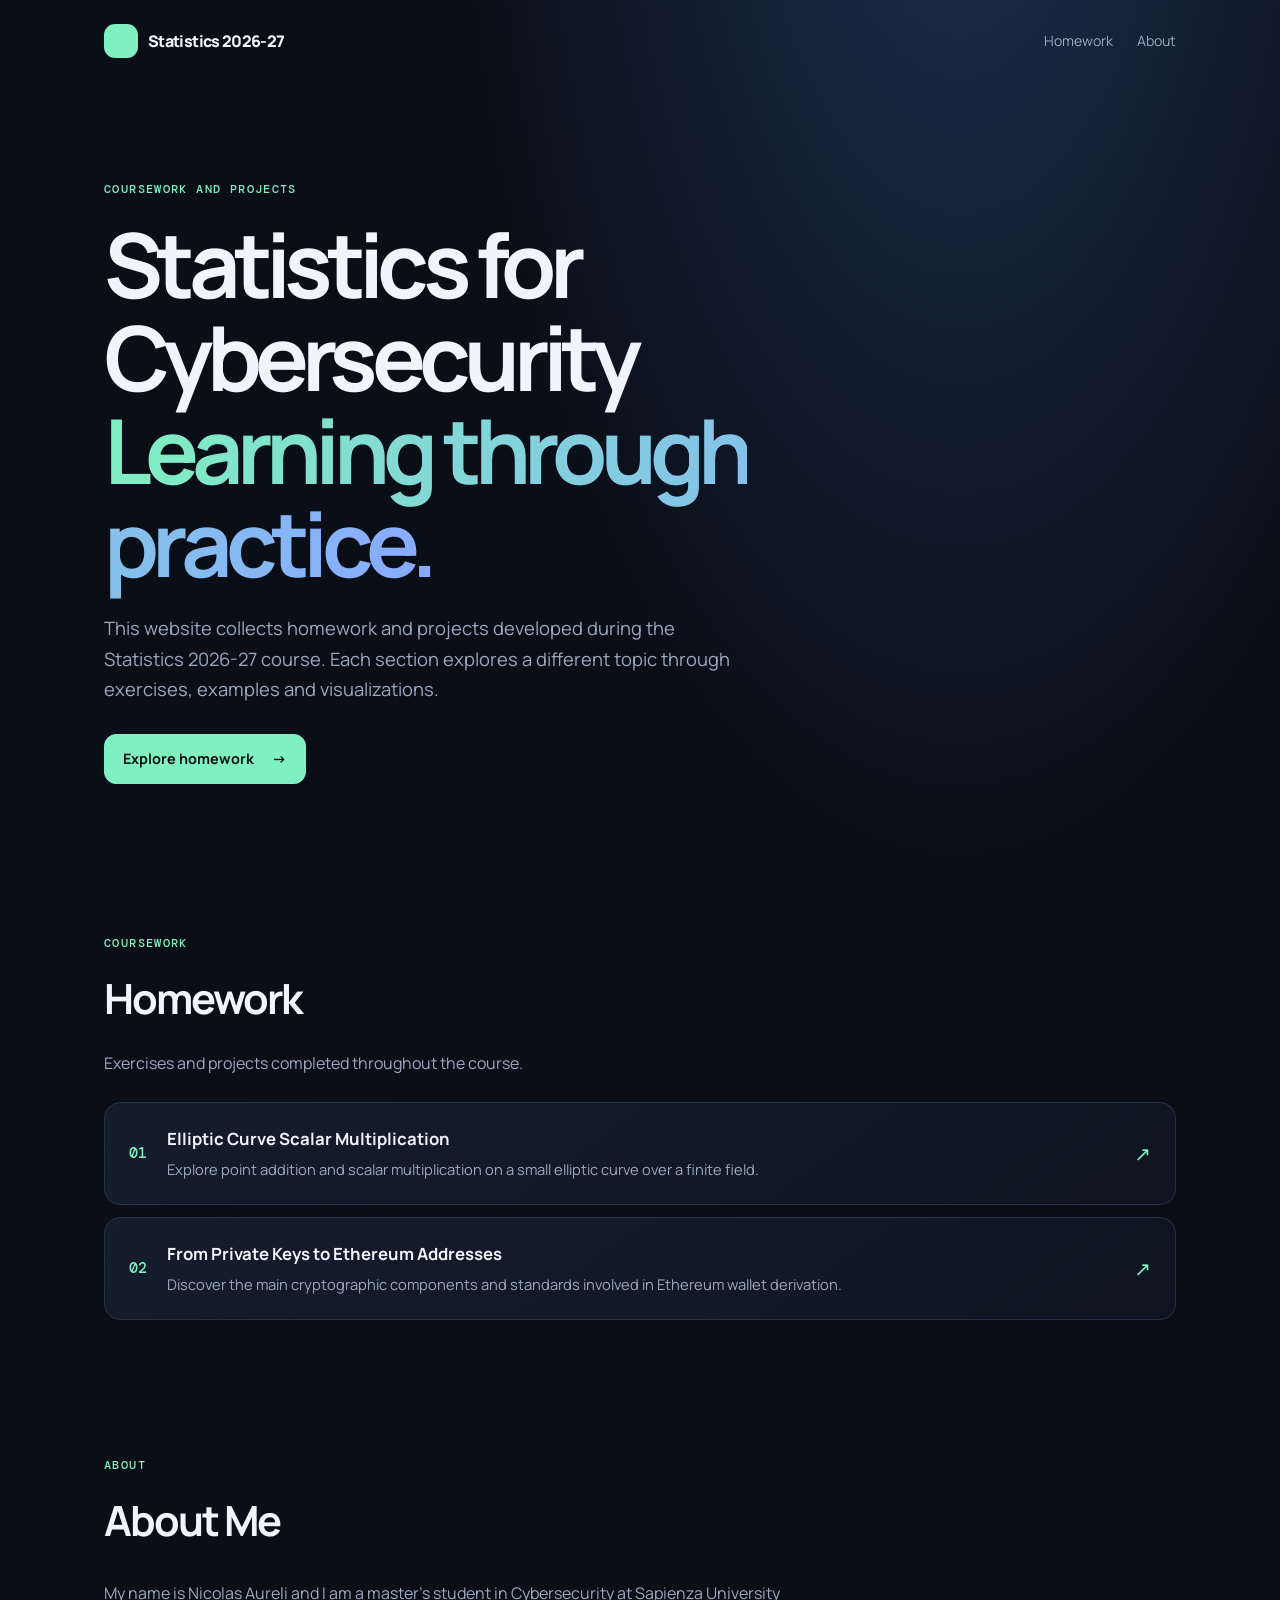
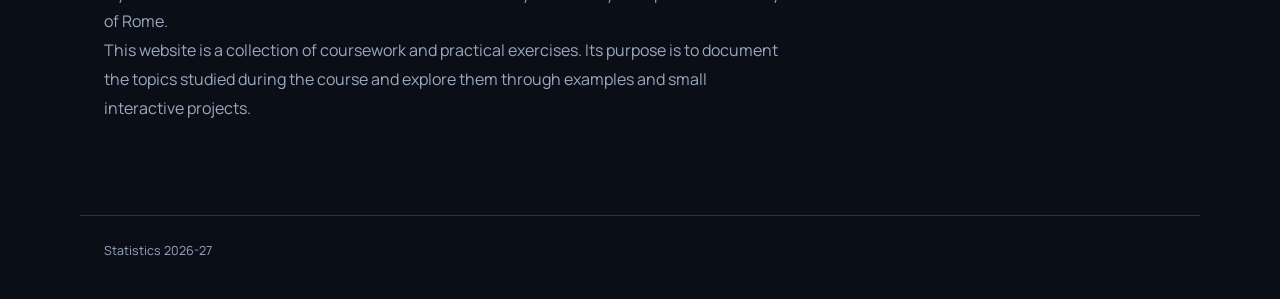
==== index.html @ 13bfdabc "Update index.html" ====
<!doctype html>
<html lang="en">
<head>
  <meta charset="utf-8">
  <meta name="viewport" content="width=device-width, initial-scale=1">

  <meta name="description"
        content="Coursework, exercises and projects for Statistics 2026-27.">

  <title>Statistics 2026-27</title>
  <link rel="stylesheet" href="assets/style.css">
</head>

<body>
  <header class="site-header">
    <a class="brand" href="./">
      <span class="brand-mark"></span>
      Statistics 2026-27
    </a>

    <nav>
      <a href="#homework">Homework</a>
      <a href="#about">About</a>
    </nav>
  </header>

  <main>
    <!-- Introduction -->
    <section class="hero">
      <p class="eyebrow">COURSEWORK AND PROJECTS</p>

      <h1>
        Statistics for Cybersecurity
        <br>
        <span class="gradient-text">Learning through practice.</span>
      </h1>

      <p class="hero-copy">
        This website collects homework and projects developed during
        the Statistics 2026-27 course. Each section explores a different
        topic through exercises, examples and visualizations.
      </p>

      <div class="hero-actions">
        <a class="button primary" href="#homework">
          Explore homework <span>→</span>
        </a>
      </div>
    </section>

    <!-- Homework list -->
    <section class="section" id="homework">
      <div class="section-heading">
        <p class="eyebrow">COURSEWORK</p>
        <h2>Homework</h2>
        <p class="section-copy">
          Exercises and projects completed throughout the course.
        </p>
      </div>

      <div class="homework-list">

        <a class="homework-item" href="homework-1/">
          <span class="homework-number">01</span>

          <span class="homework-content">
            <span class="homework-title">
              Elliptic Curve Scalar Multiplication
            </span>
            <span class="homework-description">
              Explore point addition and scalar multiplication
              on a small elliptic curve over a finite field.
            </span>
          </span>

          <span class="homework-arrow">↗</span>
        </a>

        <a class="homework-item" href="homework-2/">
          <span class="homework-number">02</span>

          <span class="homework-content">
            <span class="homework-title">
              From Private Keys to Ethereum Addresses
            </span>
            <span class="homework-description">
              Discover the main cryptographic components and
              standards involved in Ethereum wallet derivation.
            </span>
          </span>

          <span class="homework-arrow">↗</span>
        </a>

        <!-- Add new homework items here as the course progresses. -->

      </div>
    </section>

    <!-- About -->
    <section class="section about-section" id="about">
      <div class="section-heading">
        <p class="eyebrow">ABOUT</p>
        <h2>About Me</h2>
      </div>

      <p class="about-copy">
        My name is Nicolas Aureli and I am a master's student in Cybersecurity at Sapienza University of Rome. <br>
        This website is a collection of coursework and practical
        exercises. Its purpose is to document the topics studied
        during the course and explore them through examples and
        small interactive projects.
      </p>
    </section>
  </main>

  <footer>
    <span>Statistics 2026-27</span>
  </footer>
</body>
</html>
---- assets/style.css ----
@import url('https://fonts.googleapis.com/css2?family=DM+Mono:wght@400;500&family=Manrope:wght@400;500;600;700;800&display=swap');
:root{--bg:#0a0e17;--panel:#111827;--panel2:#151e2f;--line:#263247;--text:#f1f5fb;--muted:#9ba9bf;--mint:#80f0c0;--blue:#88aaff;--orange:#ffbd82;--danger:#ff8d9a;--radius:20px;--mono:'DM Mono',monospace;--sans:'Manrope',system-ui,sans-serif}
*{box-sizing:border-box}html{scroll-behavior:smooth}body{margin:0;background:radial-gradient(ellipse at 75% -15%,#1d3152 0,transparent 38%),var(--bg);color:var(--text);font-family:var(--sans);line-height:1.65}a{color:inherit;text-decoration:none}button,input{font:inherit}.site-header{max-width:1120px;margin:auto;padding:24px 24px;display:flex;align-items:center;justify-content:space-between;gap:20px}.brand{display:flex;align-items:center;gap:10px;font-weight:800;letter-spacing:-.04em}.brand-mark{display:grid;place-items:center;width:34px;height:34px;border-radius:11px;background:var(--mint);color:#08120f;font-weight:800}.site-header nav{display:flex;gap:24px;color:var(--muted);font-size:.88rem}.site-header nav a:hover,.text-link:hover{color:var(--mint)}main{max-width:1120px;margin:auto;padding:0 24px}.hero{padding:86px 0 72px;max-width:850px}.eyebrow{font-family:var(--mono);font-size:.72rem;letter-spacing:.12em;color:var(--mint);font-weight:500}.hero h1{font-size:clamp(2.8rem,7vw,5.8rem);letter-spacing:-.075em;line-height:1.04;margin:18px 0 24px}.gradient-text{background:linear-gradient(100deg,var(--mint),var(--blue));-webkit-background-clip:text;background-clip:text;color:transparent}.hero-copy{max-width:650px;font-size:1.15rem;color:var(--muted)}.hero-actions{display:flex;flex-wrap:wrap;gap:12px;margin:30px 0}.button{display:inline-flex;align-items:center;justify-content:center;gap:18px;padding:12px 18px;border-radius:12px;font-weight:700;font-size:.9rem;border:1px solid var(--line)}.button.primary{background:var(--mint);color:#07120e;border-color:var(--mint)}.button.secondary{background:#111827}.button:hover{transform:translateY(-1px)}.hero-note{display:flex;align-items:center;gap:9px;color:var(--muted);font-size:.82rem}.dot{width:8px;height:8px;background:var(--mint);border-radius:50%}.section{padding:36px 0 56px}.section-heading{margin-bottom:24px}.section-heading h2{font-size:clamp(1.7rem,4vw,2.6rem);letter-spacing:-.05em;margin:5px 0}.cards{display:grid;grid-template-columns:repeat(2,minmax(0,1fr));gap:18px}.feature-card,.panel,.callout{border:1px solid var(--line);background:linear-gradient(145deg,rgba(21,30,47,.94),rgba(14,21,34,.94));border-radius:var(--radius)}.feature-card{padding:26px;display:flex;flex-direction:column;min-height:300px;transition:transform .2s,border-color .2s}.feature-card:hover{transform:translateY(-3px);border-color:#52716e}.card-top{display:flex;justify-content:space-between;align-items:center;margin-bottom:26px}.number{font:500 .85rem var(--mono);color:var(--mint)}.card-icon{font-size:1.4rem;color:var(--mint)}.feature-card h3{font-size:1.4rem;letter-spacing:-.04em;line-height:1.3;margin:8px 0}.feature-card p:not(.eyebrow){color:var(--muted);font-size:.92rem}.card-link{margin-top:auto;padding-top:20px;color:var(--mint);font-weight:700;font-size:.88rem}.callout{display:flex;gap:16px;padding:22px;margin:8px 0 54px}.callout-icon{display:grid;place-items:center;flex:0 0 28px;height:28px;border:1px solid var(--mint);border-radius:50%;color:var(--mint);font-weight:700}.callout h3{margin:0 0 4px;font-size:1rem}.callout p{margin:0;color:var(--muted);font-size:.9rem}.reference-list{display:grid;grid-template-columns:repeat(2,minmax(0,1fr));gap:10px}.reference-list a{border:1px solid var(--line);border-radius:12px;padding:14px 16px;color:#c8d2e2;font-size:.85rem;display:flex;justify-content:space-between;gap:12px}.reference-list a:hover{border-color:var(--mint)}footer{max-width:1120px;margin:20px auto 0;padding:25px 24px 38px;border-top:1px solid var(--line);display:flex;justify-content:space-between;gap:12px;color:var(--muted);font-size:.78rem}
.page-hero{padding:52px 0 30px}.breadcrumbs{font-size:.82rem;color:var(--muted);margin-bottom:22px}.breadcrumbs a{color:var(--mint)}.page-hero h1{font-size:clamp(2.2rem,5vw,4.2rem);letter-spacing:-.065em;line-height:1.08;margin:8px 0 14px}.page-hero p{color:var(--muted);max-width:760px}.layout-grid{display:grid;grid-template-columns:minmax(0,1.2fr) minmax(280px,.8fr);gap:18px;align-items:start}.panel{padding:22px;margin-bottom:18px}.panel h2,.panel h3{margin:0 0 12px;letter-spacing:-.035em}.panel h2{font-size:1.25rem}.panel h3{font-size:1rem}.panel p,.panel li{color:var(--muted);font-size:.9rem}.panel p{margin:8px 0 12px}.panel ul{padding-left:20px}.controls{display:flex;gap:10px;flex-wrap:wrap;align-items:end}.field{display:flex;flex-direction:column;gap:6px;min-width:100px}.field label{font-size:.78rem;color:var(--muted)}.field input{width:100%;max-width:130px;background:#080d16;color:var(--text);border:1px solid var(--line);border-radius:9px;padding:10px 12px}.btn{border:1px solid var(--line);border-radius:9px;background:#1a263b;color:var(--text);padding:10px 13px;cursor:pointer;font-weight:700;font-size:.82rem}.btn:hover{border-color:var(--mint)}.btn.accent{background:var(--mint);color:#07120e;border-color:var(--mint)}.btn:disabled{opacity:.45;cursor:not-allowed}.metric-row{display:grid;grid-template-columns:repeat(3,1fr);gap:10px;margin:18px 0}.metric{padding:13px;background:#0a111d;border:1px solid var(--line);border-radius:12px}.metric .label{font-size:.7rem;color:var(--muted)}.metric strong{display:block;font:500 1.15rem var(--mono);margin-top:4px}.mono{font-family:var(--mono)}.result{color:var(--mint);font-family:var(--mono);font-size:1.05rem}.step-box{background:#080d16;border:1px solid var(--line);border-radius:12px;padding:14px;font-family:var(--mono);font-size:.8rem;white-space:pre-wrap;overflow-wrap:anywhere;color:#d7e2f5;min-height:70px}.svg-wrap{background:#080d16;border:1px solid var(--line);border-radius:14px;padding:10px}.svg-wrap svg{width:100%;height:auto;display:block}.legend{display:flex;gap:15px;flex-wrap:wrap;font-size:.76rem;color:var(--muted);margin-top:10px}.legend span:before{content:"";display:inline-block;width:8px;height:8px;border-radius:50%;margin-right:6px;background:var(--mint)}.legend .base:before{background:var(--blue)}.legend .current:before{background:var(--orange)}.table-wrap{overflow-x:auto}table{width:100%;border-collapse:collapse;font-size:.82rem}th,td{text-align:left;padding:10px 9px;border-bottom:1px solid var(--line)}th{color:var(--muted);font-weight:600}td{font-family:var(--mono)}.notice{border-left:3px solid var(--orange);padding:10px 13px;background:#1d1a19;color:#d9c4ad;border-radius:0 8px 8px 0;font-size:.83rem}.success{color:var(--mint)}.error{color:var(--danger)}.bar-list{display:grid;gap:8px}.bar-row{display:grid;grid-template-columns:44px 1fr 28px;gap:8px;align-items:center;font: .75rem var(--mono)}.bar-track{height:10px;background:#263247;border-radius:99px;overflow:hidden}.bar-fill{height:100%;background:linear-gradient(90deg,var(--mint),var(--blue));border-radius:99px}.pipeline{display:grid;grid-template-columns:1fr;gap:8px}.pipeline-step{position:relative;text-align:left;width:100%;border:1px solid var(--line);background:#0b121e;color:var(--text);padding:14px 16px;border-radius:12px;cursor:pointer;display:grid;grid-template-columns:42px 1fr auto;gap:12px;align-items:center}.pipeline-step.active{border-color:var(--mint);background:#13251f}.pipeline-step .step-num{font:500 .8rem var(--mono);color:var(--mint)}.pipeline-step strong{display:block;font-size:.9rem}.pipeline-step small{color:var(--muted);font-size:.78rem}.pipeline-step .arrow{color:var(--muted)}.detail-panel{min-height:250px}.tag{display:inline-block;border:1px solid var(--line);border-radius:99px;padding:4px 9px;color:var(--mint);font: .7rem var(--mono)}.timeline{border-left:1px solid var(--line);margin:20px 0 0 8px;padding-left:22px;display:grid;gap:18px}.timeline-item{position:relative}.timeline-item:before{content:"";position:absolute;left:-27px;top:8px;width:8px;height:8px;background:var(--mint);border-radius:50%}.timeline-item strong{font-family:var(--mono);color:var(--mint);margin-right:8px}.timeline-item p{margin:3px 0}.footer-links{display:flex;gap:16px}
@media(max-width:760px){.site-header{align-items:flex-start;flex-direction:column}.site-header nav{gap:16px;flex-wrap:wrap}.hero{padding:54px 0}.cards,.reference-list,.layout-grid{grid-template-columns:1fr}.feature-card{min-height:unset}.metric-row{grid-template-columns:1fr 1fr}.metric:last-child{grid-column:span 2}footer{flex-direction:column}.page-hero{padding-top:35px}.panel{padding:17px}}


.homework-list {
  display: flex;
  flex-direction: column;
  gap: 12px;
}

.homework-item {
  display: flex;
  align-items: center;
  gap: 20px;
  padding: 22px 24px;
  border: 1px solid var(--line);
  border-radius: 16px;
  background: linear-gradient(
    145deg,
    rgba(21, 30, 47, 0.94),
    rgba(14, 21, 34, 0.94)
  );
  color: var(--text);
  text-decoration: none;
  transition: border-color 0.2s ease, transform 0.2s ease;
}

.homework-item:hover {
  border-color: var(--mint);
  transform: translateY(-2px);
}

.homework-number {
  flex-shrink: 0;
  color: var(--mint);
  font: 500 0.95rem var(--mono);
}

.homework-content {
  display: flex;
  flex: 1;
  flex-direction: column;
  gap: 6px;
}

.homework-title {
  font-size: 1.05rem;
  font-weight: 700;
}

.homework-description {
  color: var(--muted);
  font-size: 0.92rem;
  line-height: 1.6;
}

.homework-arrow {
  color: var(--mint);
  font-size: 1.25rem;
}

.section-copy,
.about-copy {
  max-width: 680px;
  color: var(--muted);
  line-height: 1.8;
}

.about-section {
  margin-top: 32px;
}

@media (max-width: 600px) {
  .homework-item {
    gap: 14px;
    padding: 18px 16px;
  }

  .homework-title {
    font-size: 0.98rem;
  }

  .homework-description {
    font-size: 0.88rem;
  }
}
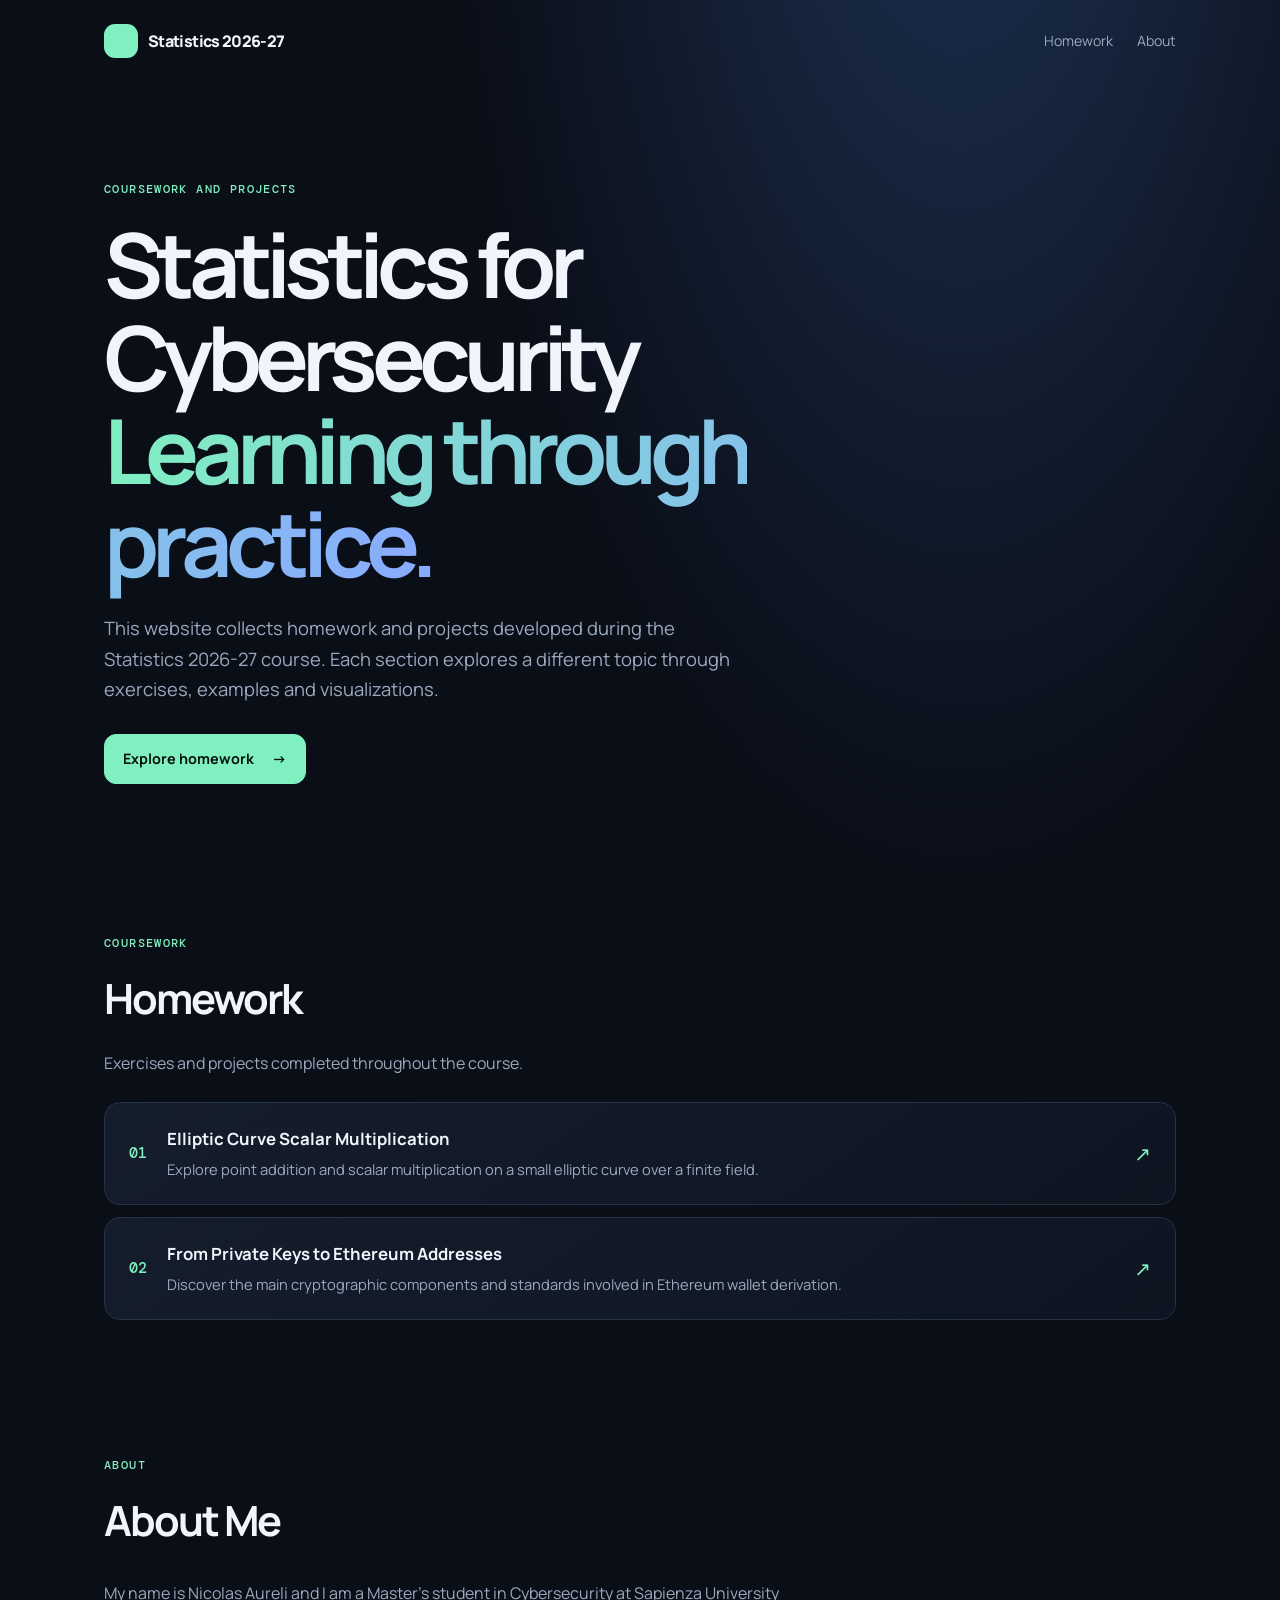
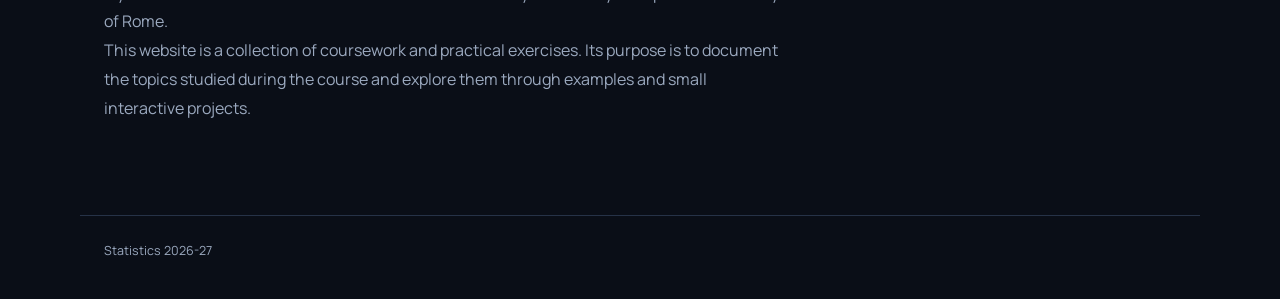
==== commit cf7ec26b: "Update index.html" ====
--- a/index.html
+++ b/index.html
@@ -105,7 +105,7 @@
       </div>
 
       <p class="about-copy">
-        My name is Nicolas Aureli and I am a master's student in Cybersecurity at Sapienza University of Rome. <br>
+        My name is Nicolas Aureli and I am a Master's student in Cybersecurity at Sapienza University of Rome. <br>
         This website is a collection of coursework and practical
         exercises. Its purpose is to document the topics studied
         during the course and explore them through examples and
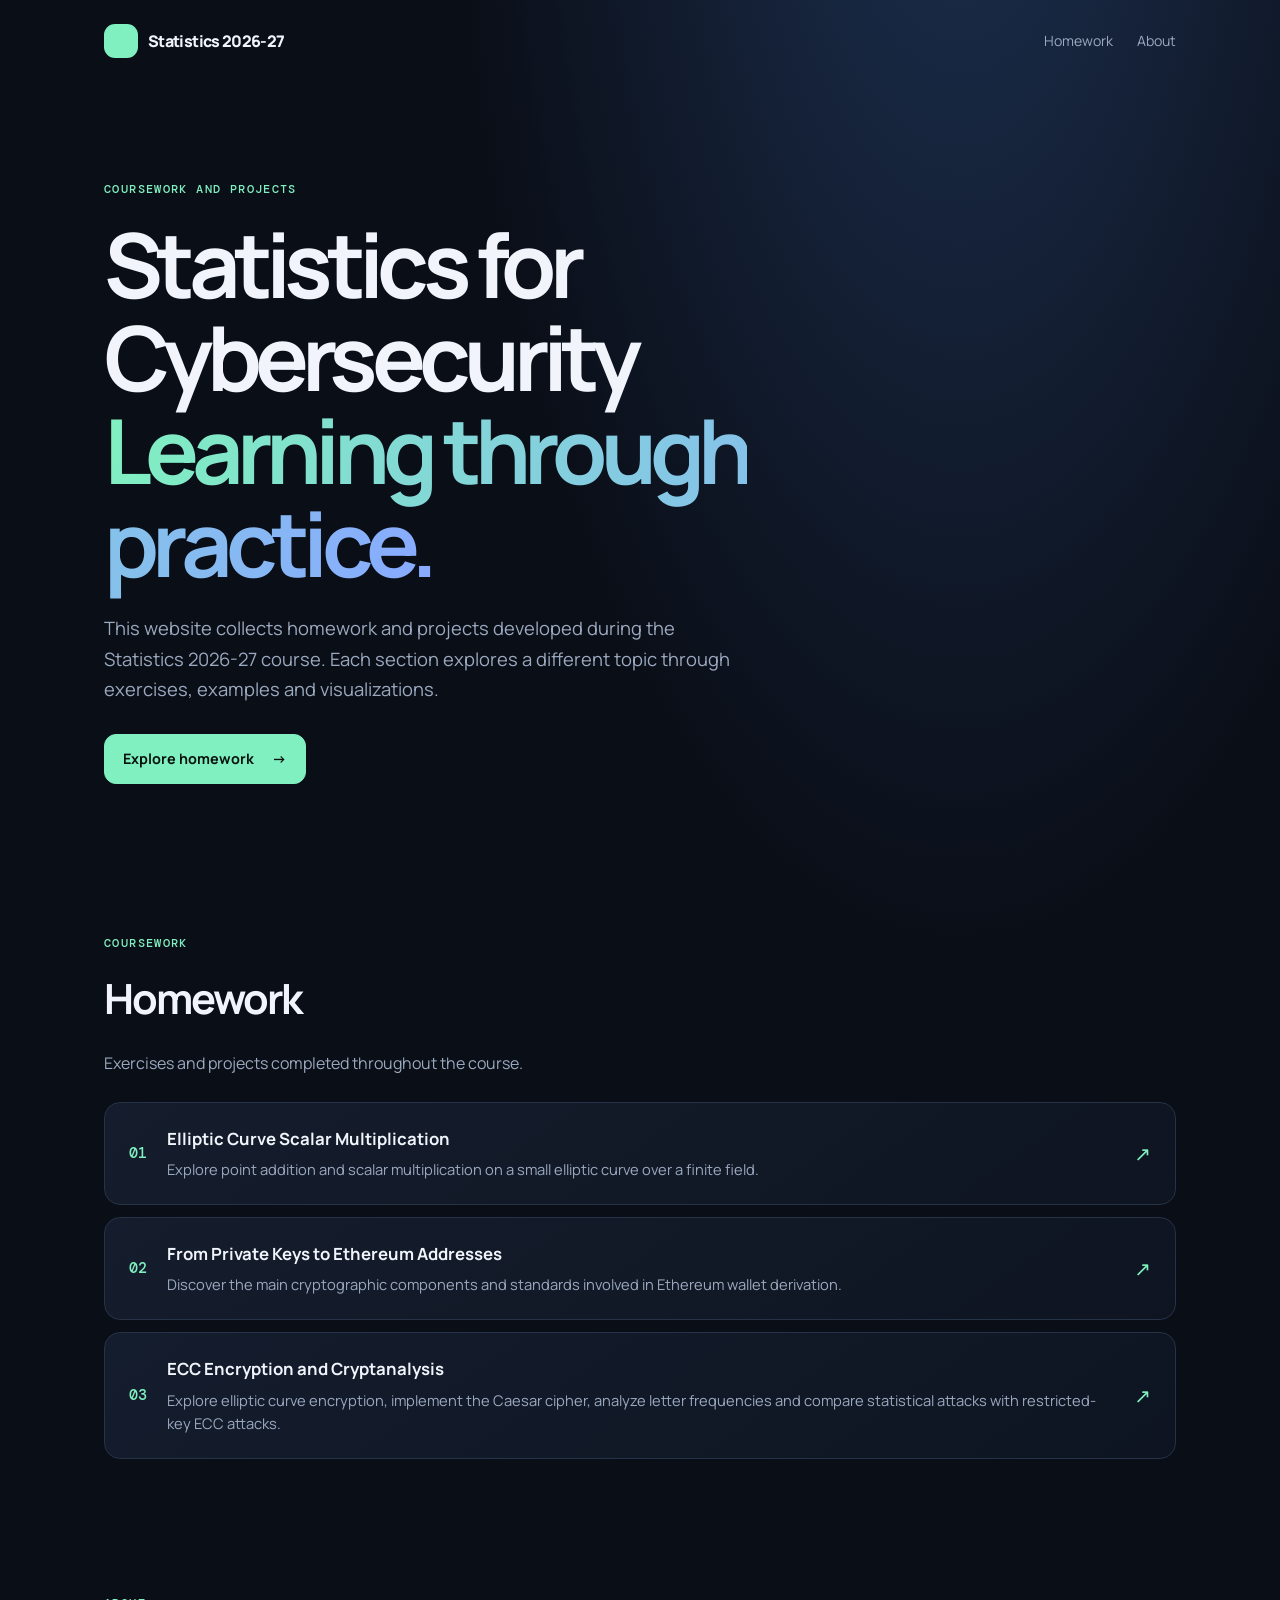
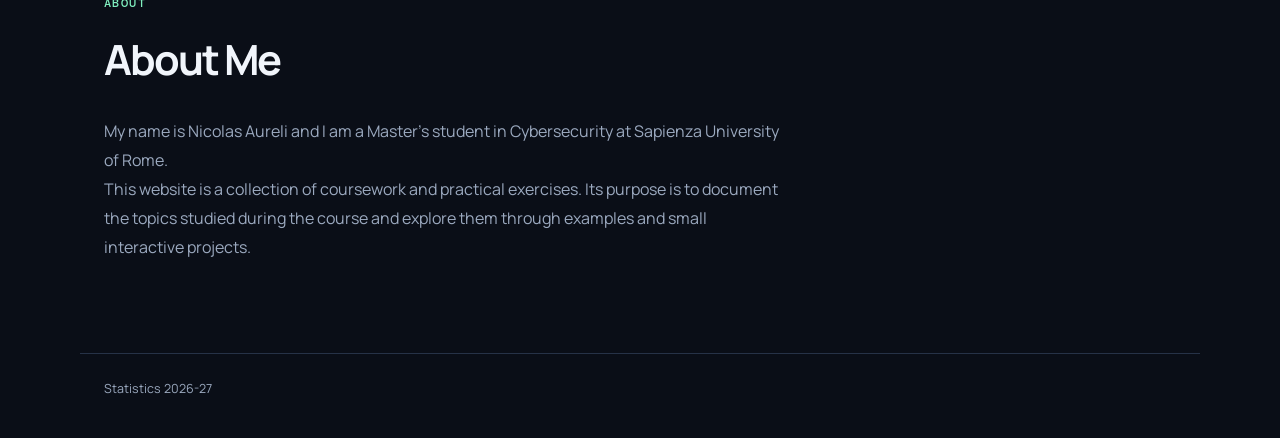
==== commit 472b9e3c: "Update index.html" ====
--- a/index.html
+++ b/index.html
@@ -1,3 +1,4 @@
+ 
 <!doctype html>
 <html lang="en">
 <head>
@@ -92,7 +93,22 @@
           <span class="homework-arrow">↗</span>
         </a>
 
-        <!-- Add new homework items here as the course progresses. -->
+        <a class="homework-item" href="homework-3/">
+          <span class="homework-number">03</span>
+
+          <span class="homework-content">
+            <span class="homework-title">
+              ECC Encryption and Cryptanalysis
+            </span>
+            <span class="homework-description">
+              Explore elliptic curve encryption, implement the
+              Caesar cipher, analyze letter frequencies and
+              compare statistical attacks with restricted-key ECC attacks.
+            </span>
+          </span>
+
+          <span class="homework-arrow">↗</span>
+        </a>
 
       </div>
     </section>
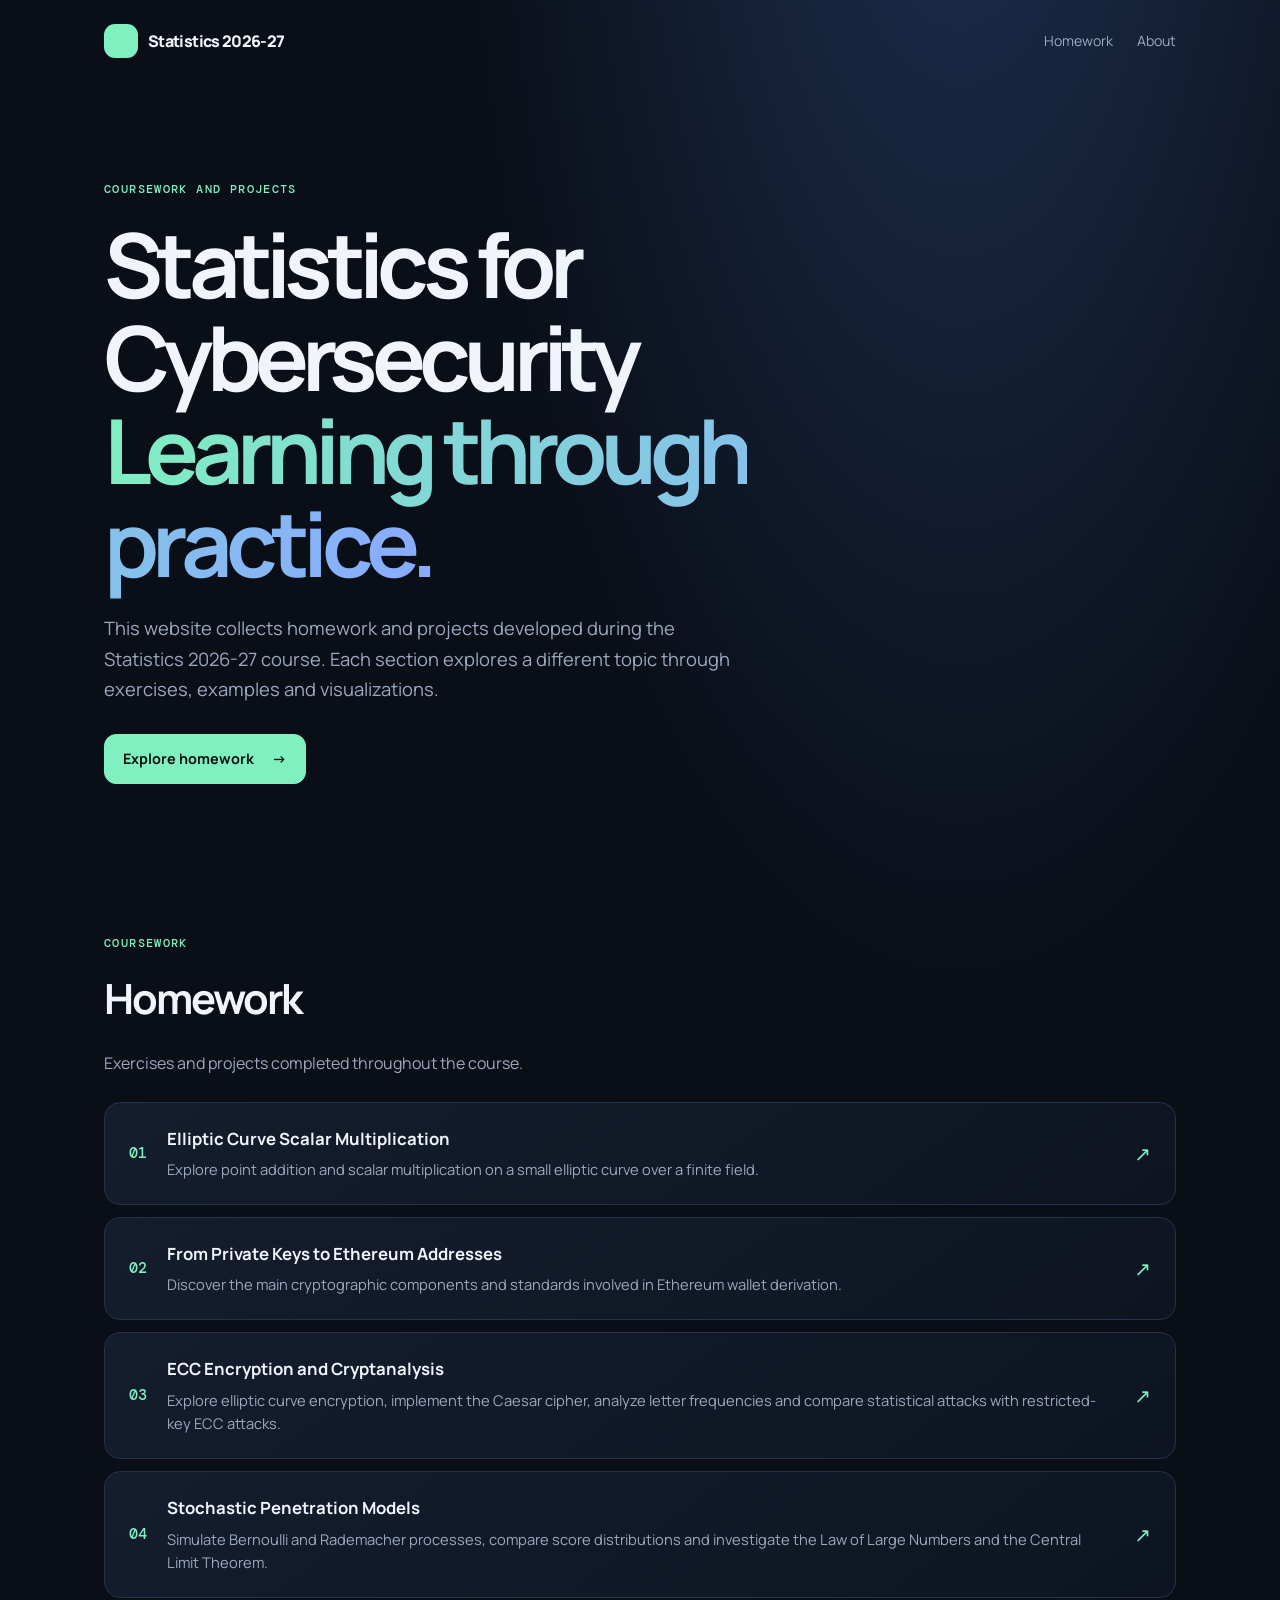
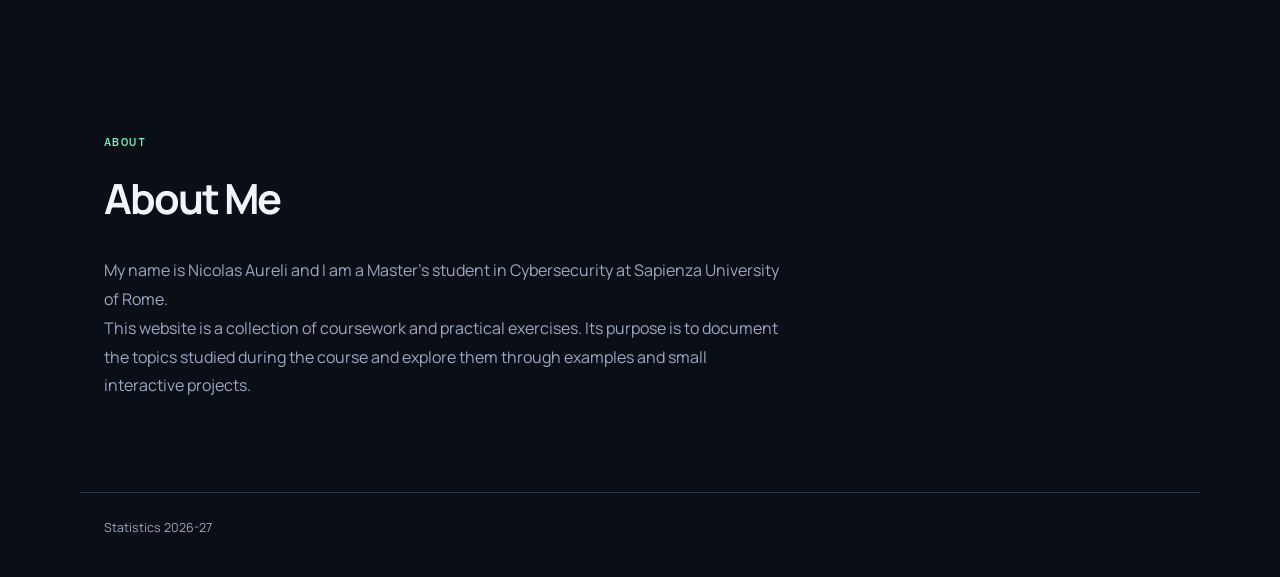
==== commit d1926e39: "Update index.html" ====
--- a/index.html
+++ b/index.html
@@ -1,4 +1,4 @@
- 
+
 <!doctype html>
 <html lang="en">
 <head>
@@ -26,7 +26,6 @@
   </header>
 
   <main>
-    <!-- Introduction -->
     <section class="hero">
       <p class="eyebrow">COURSEWORK AND PROJECTS</p>
 
@@ -49,7 +48,6 @@
       </div>
     </section>
 
-    <!-- Homework list -->
     <section class="section" id="homework">
       <div class="section-heading">
         <p class="eyebrow">COURSEWORK</p>
@@ -110,10 +108,26 @@
           <span class="homework-arrow">↗</span>
         </a>
 
+        <a class="homework-item" href="homework-4/">
+          <span class="homework-number">04</span>
+
+          <span class="homework-content">
+            <span class="homework-title">
+              Stochastic Penetration Models
+            </span>
+            <span class="homework-description">
+              Simulate Bernoulli and Rademacher processes, compare
+              score distributions and investigate the Law of Large
+              Numbers and the Central Limit Theorem.
+            </span>
+          </span>
+
+          <span class="homework-arrow">↗</span>
+        </a>
+
       </div>
     </section>
 
-    <!-- About -->
     <section class="section about-section" id="about">
       <div class="section-heading">
         <p class="eyebrow">ABOUT</p>
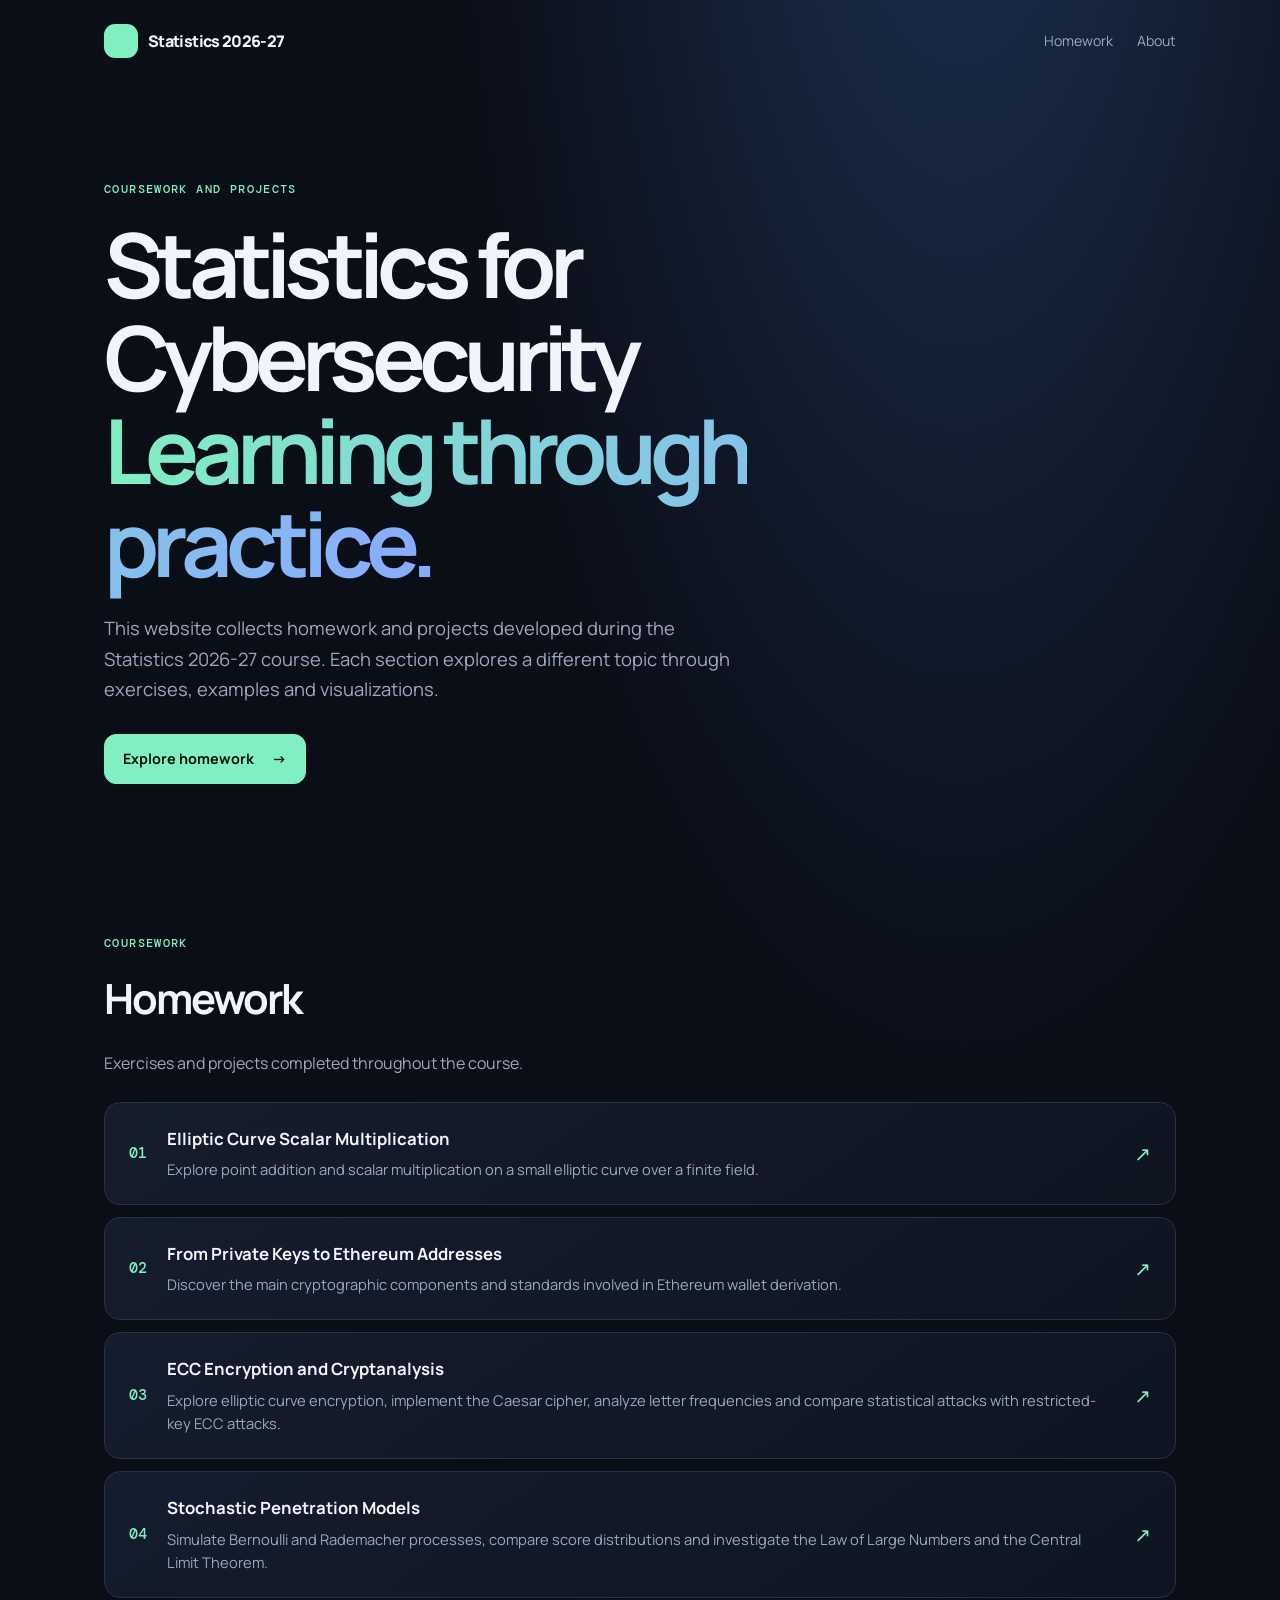
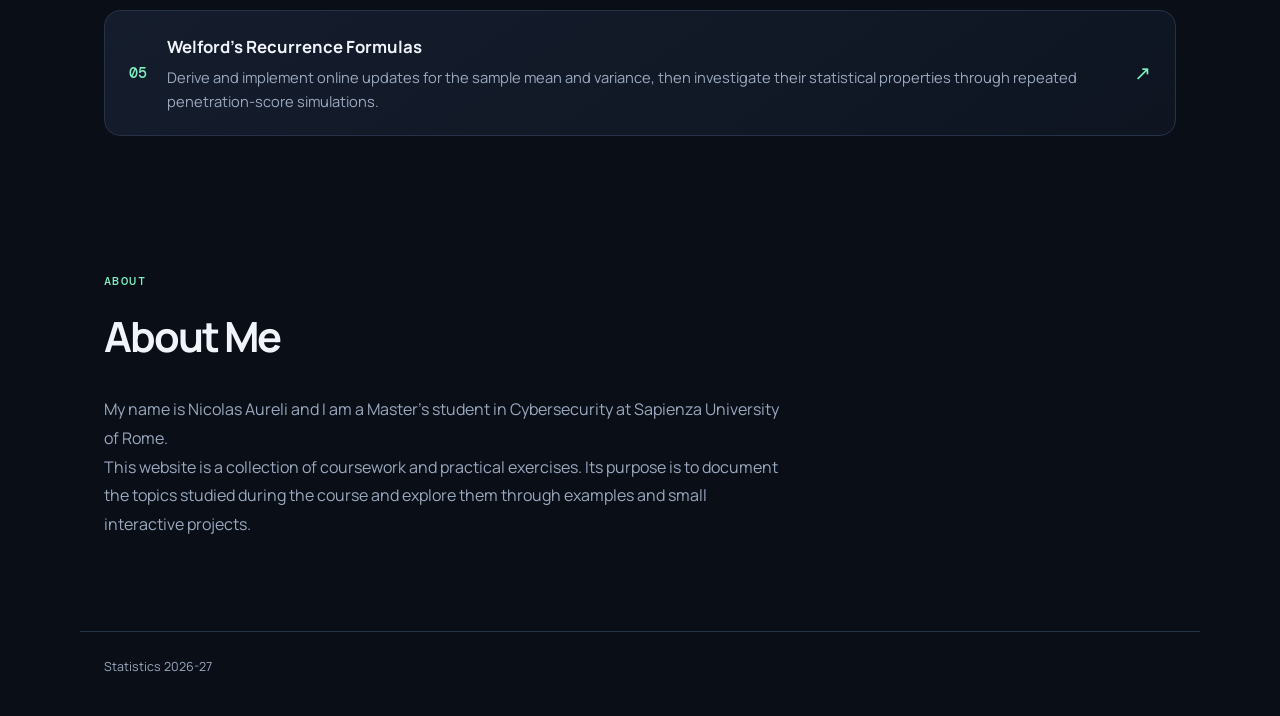
==== commit ee0f1f3a: "Update index.html" ====
--- a/index.html
+++ b/index.html
@@ -125,6 +125,23 @@
           <span class="homework-arrow">↗</span>
         </a>
 
+        <a class="homework-item" href="homework-5/">
+          <span class="homework-number">05</span>
+
+          <span class="homework-content">
+            <span class="homework-title">
+              Welford’s Recurrence Formulas
+            </span>
+            <span class="homework-description">
+              Derive and implement online updates for the sample
+              mean and variance, then investigate their statistical
+              properties through repeated penetration-score simulations.
+            </span>
+          </span>
+
+          <span class="homework-arrow">↗</span>
+        </a>
+
       </div>
     </section>
 
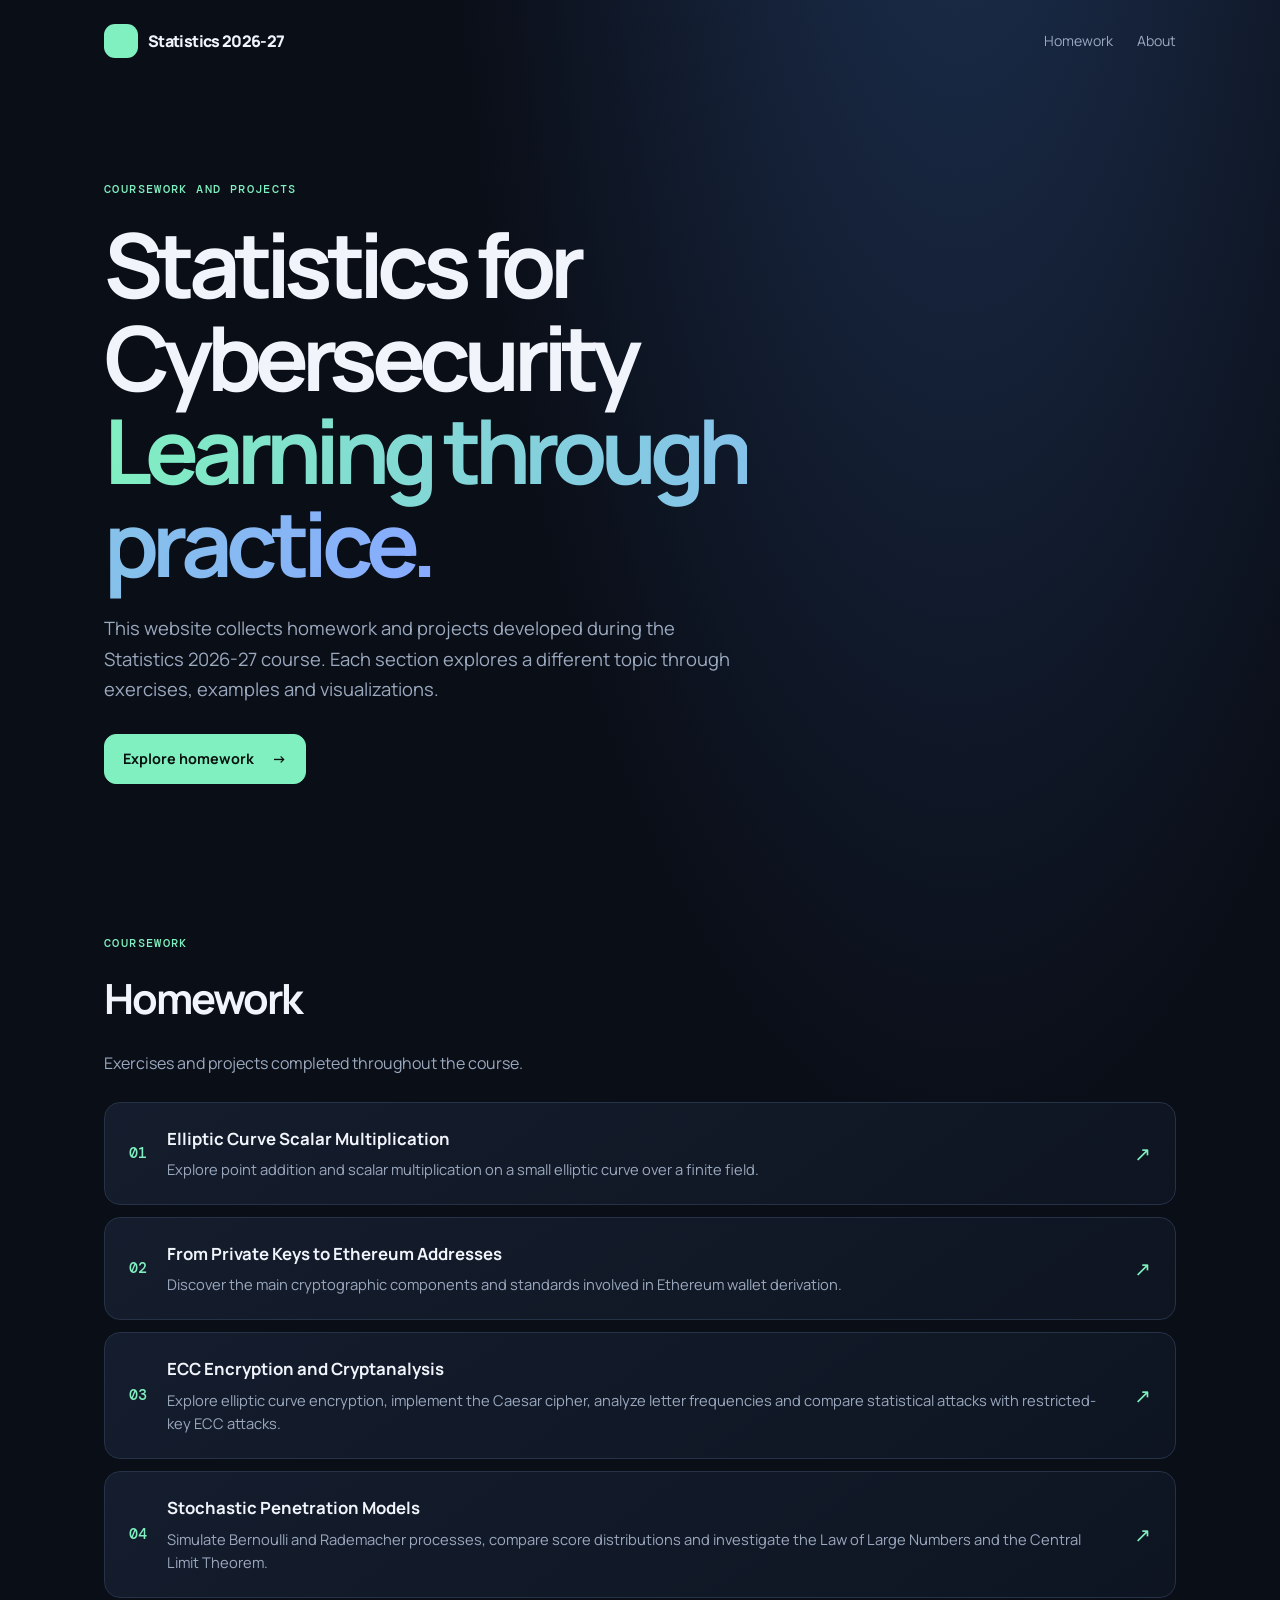
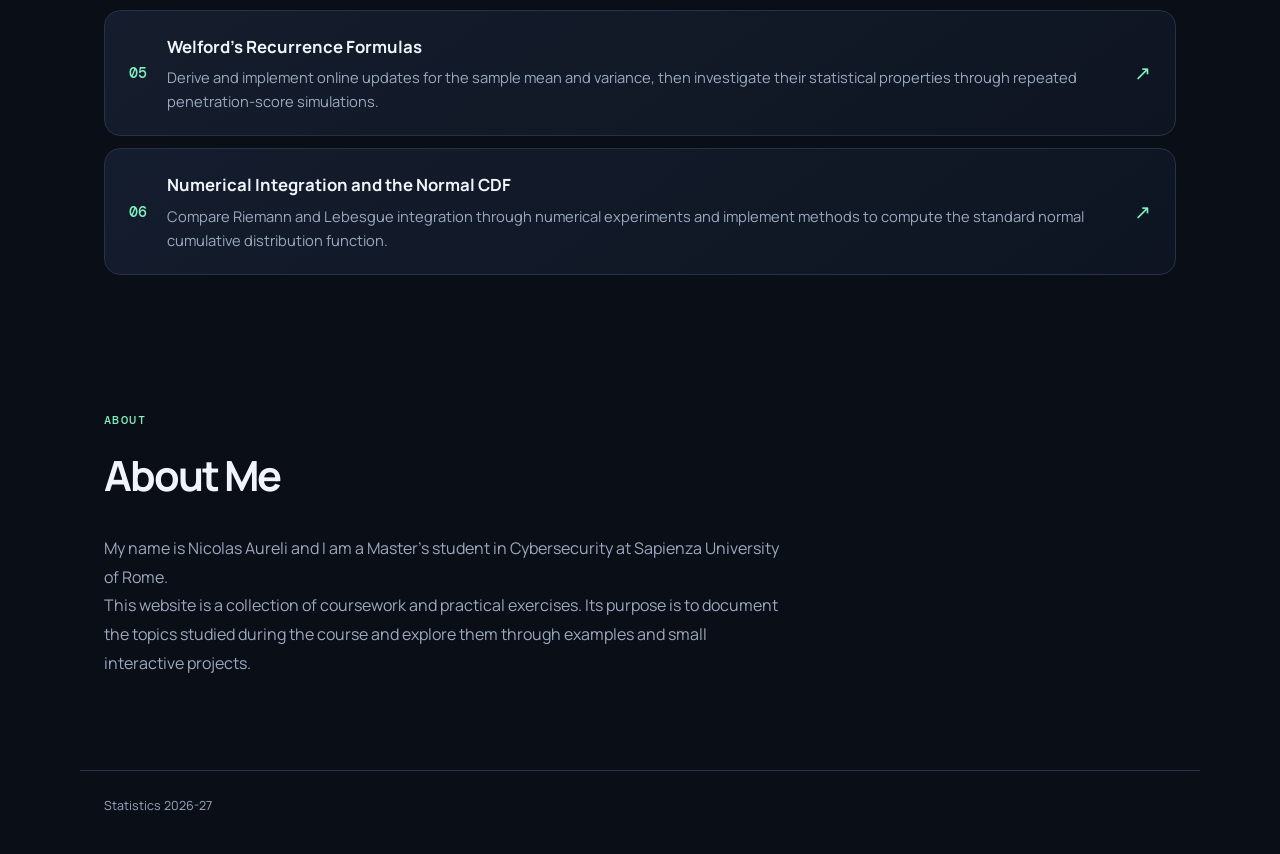
==== commit 35f09e9c: "Update index.html" ====
--- a/index.html
+++ b/index.html
@@ -142,6 +142,25 @@
           <span class="homework-arrow">↗</span>
         </a>
 
+        
+      <a class="homework-item" href="homework-6/">
+          <span class="homework-number">06</span>
+
+          <span class="homework-content">
+            <span class="homework-title">
+              Numerical Integration and the Normal CDF
+            </span>
+          <span class="homework-description">
+            Compare Riemann and Lebesgue integration through numerical
+            experiments and implement methods to compute the standard
+            normal cumulative distribution function.
+          </span>
+        </span>
+
+        <span class="homework-arrow">↗</span>
+      </a>
+
+
       </div>
     </section>
 
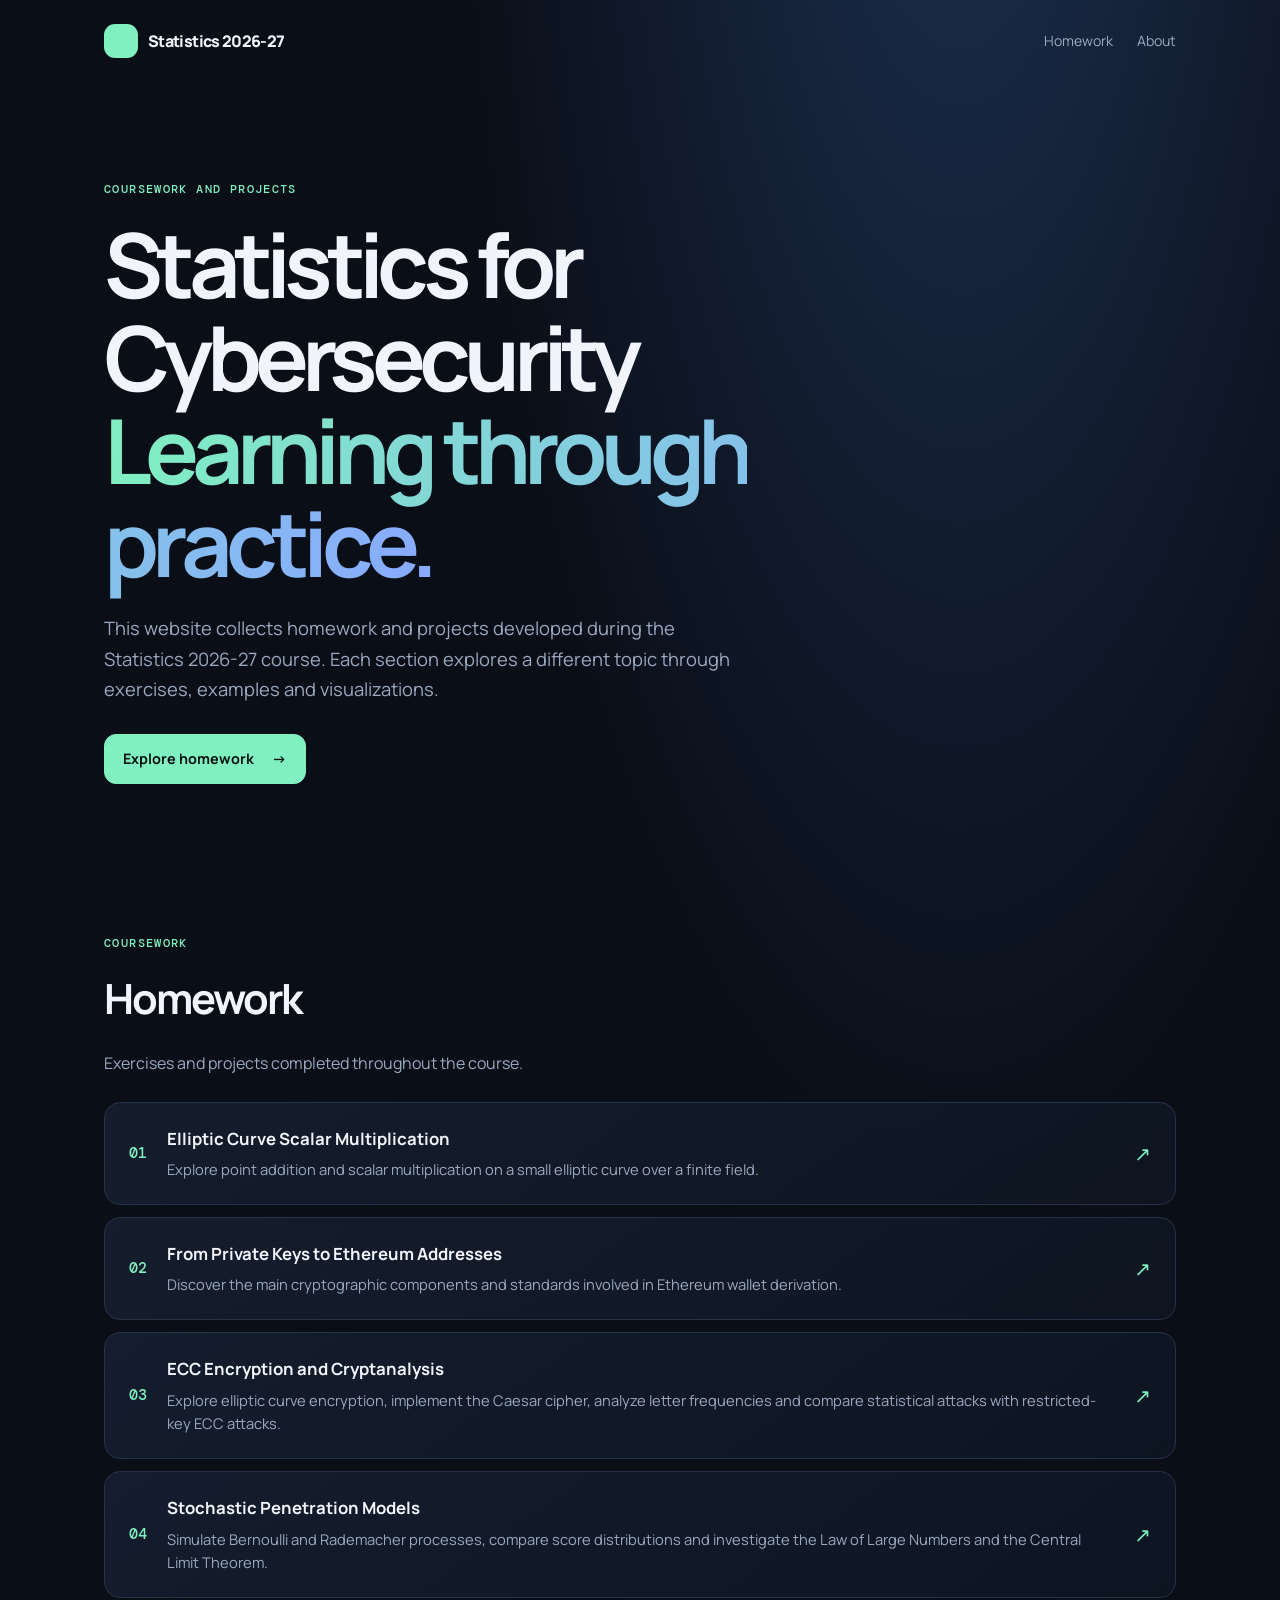
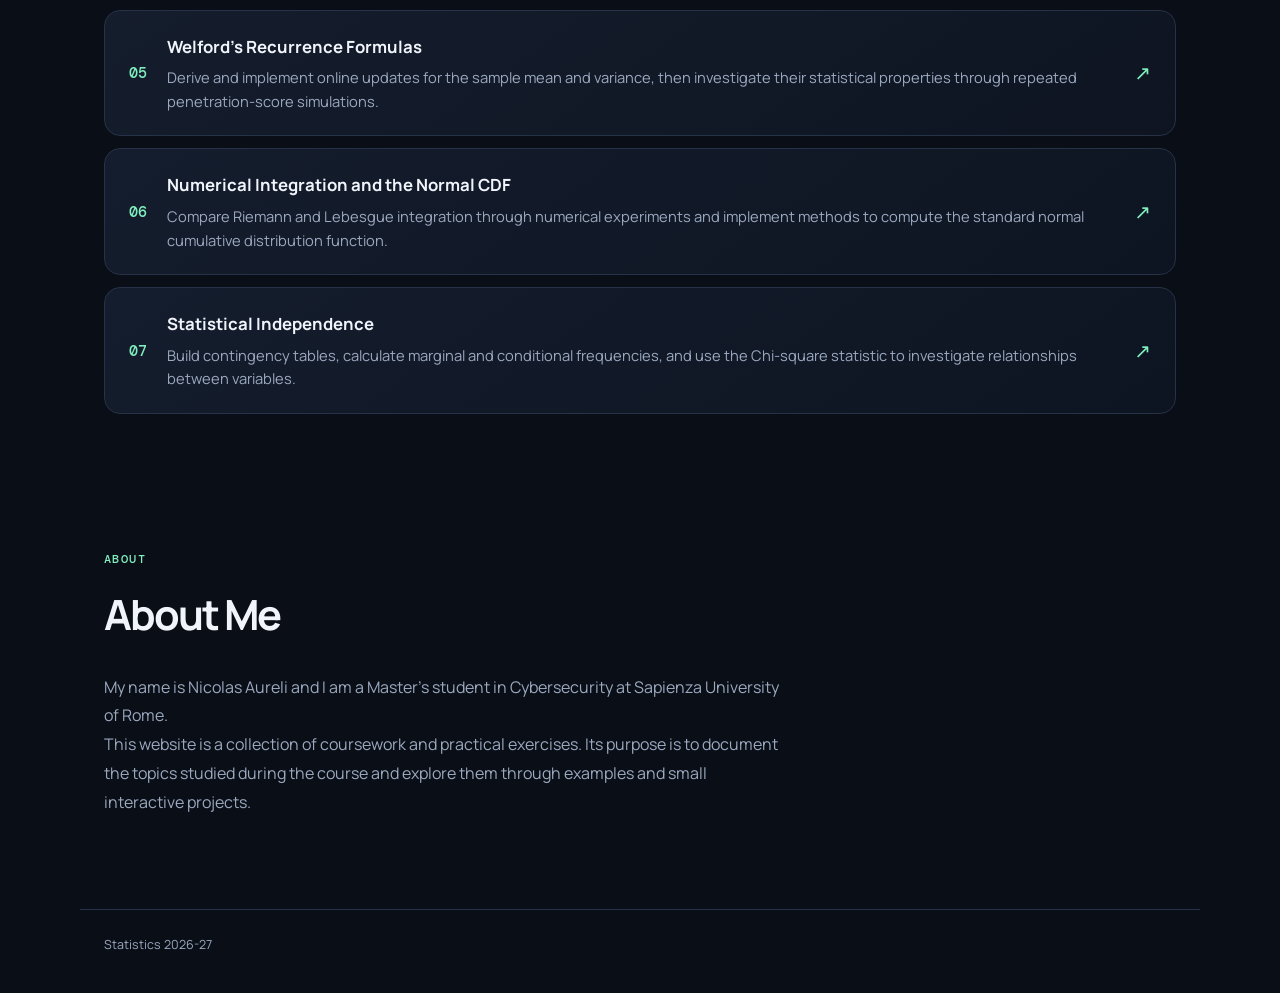
==== commit b5d840bd: "Update index.html" ====
--- a/index.html
+++ b/index.html
@@ -142,24 +142,39 @@
           <span class="homework-arrow">↗</span>
         </a>
 
-        
-      <a class="homework-item" href="homework-6/">
+        <a class="homework-item" href="homework-6/">
           <span class="homework-number">06</span>
 
           <span class="homework-content">
             <span class="homework-title">
               Numerical Integration and the Normal CDF
             </span>
-          <span class="homework-description">
-            Compare Riemann and Lebesgue integration through numerical
-            experiments and implement methods to compute the standard
-            normal cumulative distribution function.
-          </span>
-        </span>
-
-        <span class="homework-arrow">↗</span>
-      </a>
-
+            <span class="homework-description">
+              Compare Riemann and Lebesgue integration through numerical
+              experiments and implement methods to compute the standard
+              normal cumulative distribution function.
+            </span>
+          </span>
+
+          <span class="homework-arrow">↗</span>
+        </a>
+
+        <a class="homework-item" href="homework-7/">
+          <span class="homework-number">07</span>
+
+          <span class="homework-content">
+            <span class="homework-title">
+              Statistical Independence
+            </span>
+            <span class="homework-description">
+              Build contingency tables, calculate marginal and
+              conditional frequencies, and use the Chi-square
+              statistic to investigate relationships between variables.
+            </span>
+          </span>
+
+          <span class="homework-arrow">↗</span>
+        </a>
 
       </div>
     </section>
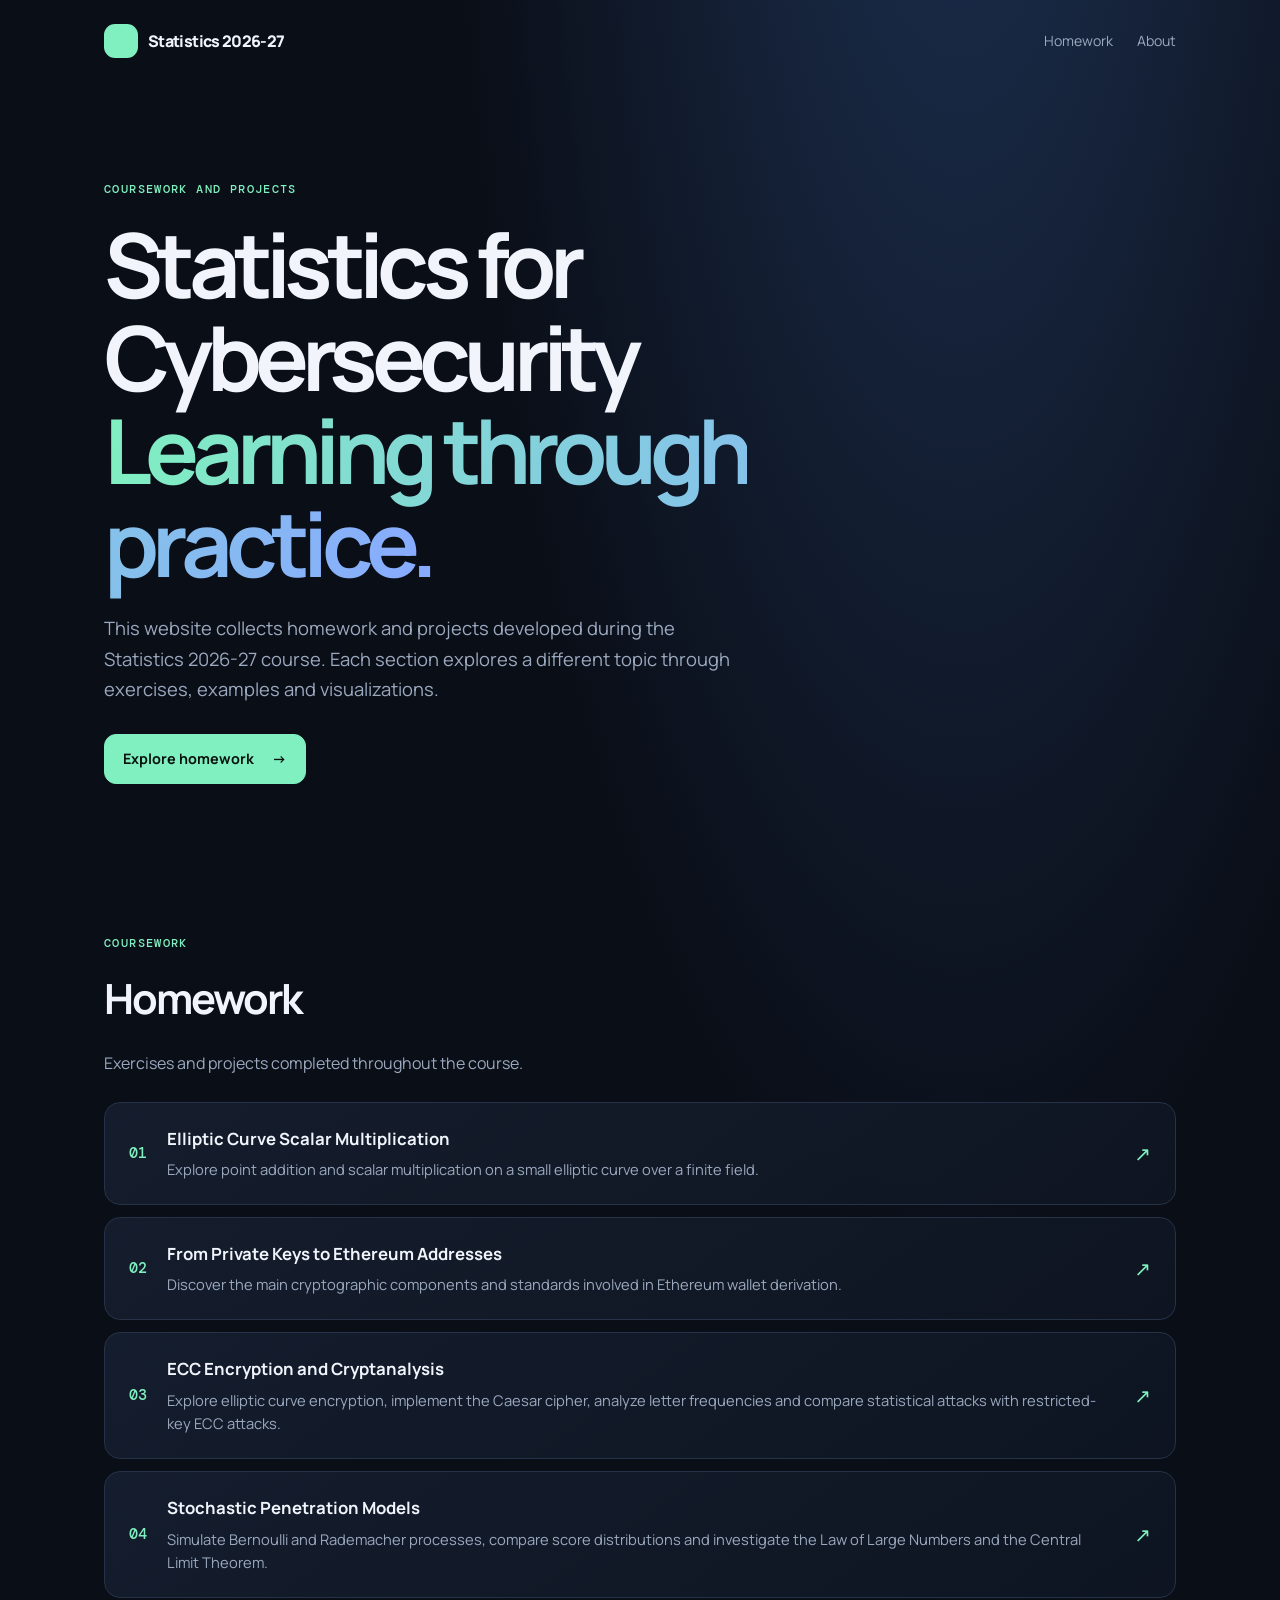
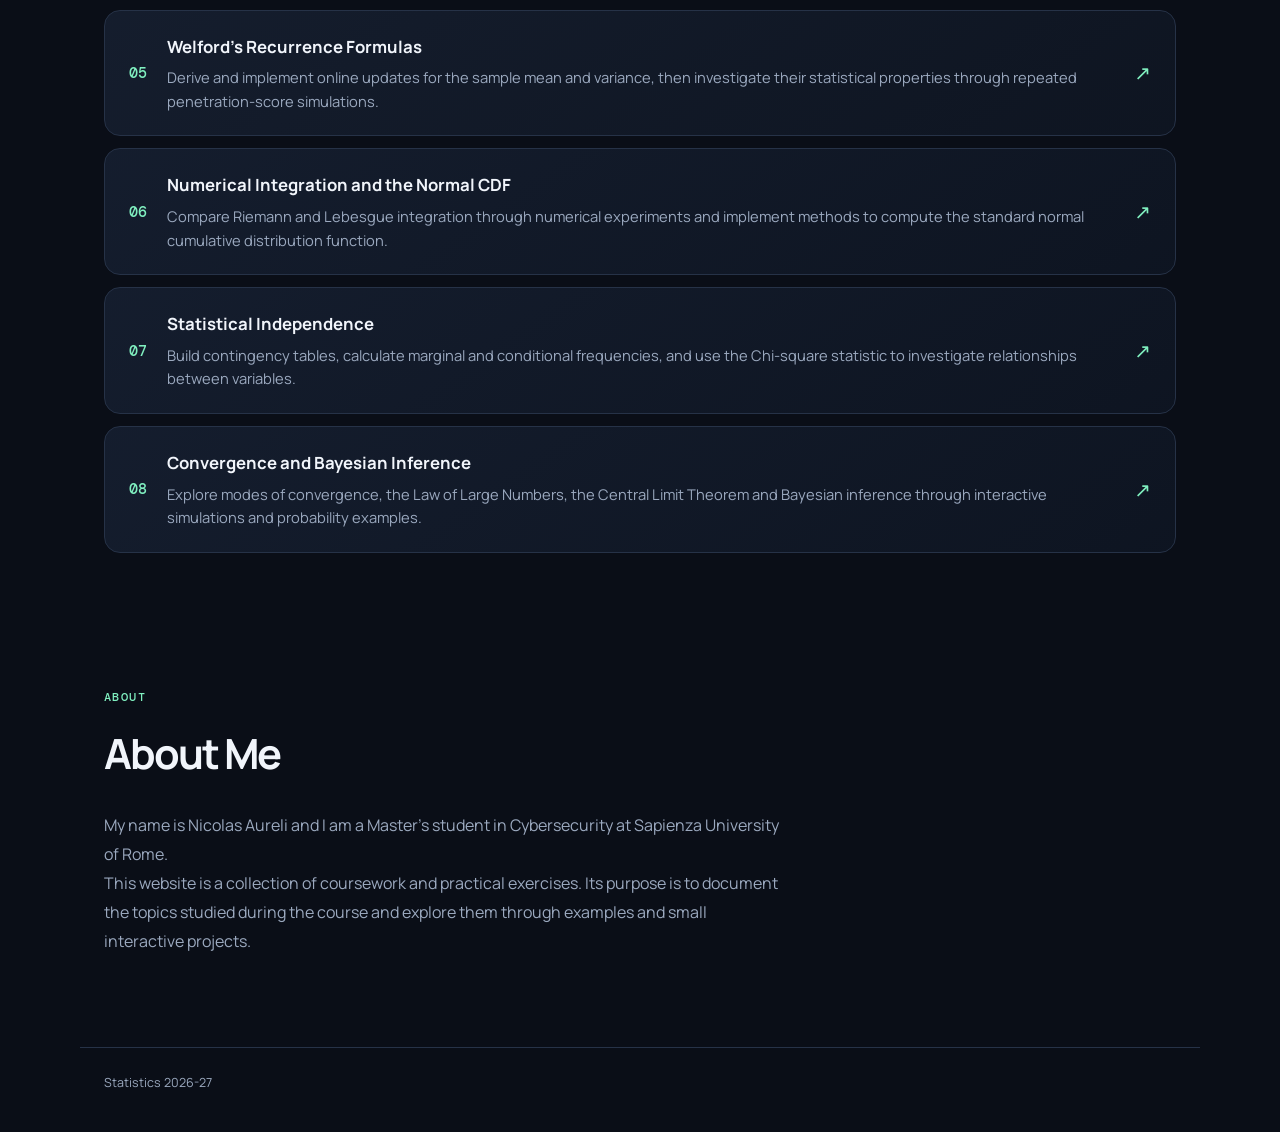
==== commit 5de60f7f: "Update index.html" ====
--- a/index.html
+++ b/index.html
@@ -170,6 +170,23 @@
               Build contingency tables, calculate marginal and
               conditional frequencies, and use the Chi-square
               statistic to investigate relationships between variables.
+            </span>
+          </span>
+
+          <span class="homework-arrow">↗</span>
+        </a>
+
+          <a class="homework-item" href="homework-8/">
+          <span class="homework-number">08</span>
+
+          <span class="homework-content">
+            <span class="homework-title">
+              Convergence and Bayesian Inference
+            </span>
+            <span class="homework-description">
+              Explore modes of convergence, the Law of Large Numbers,
+              the Central Limit Theorem and Bayesian inference through
+              interactive simulations and probability examples.
             </span>
           </span>
 
